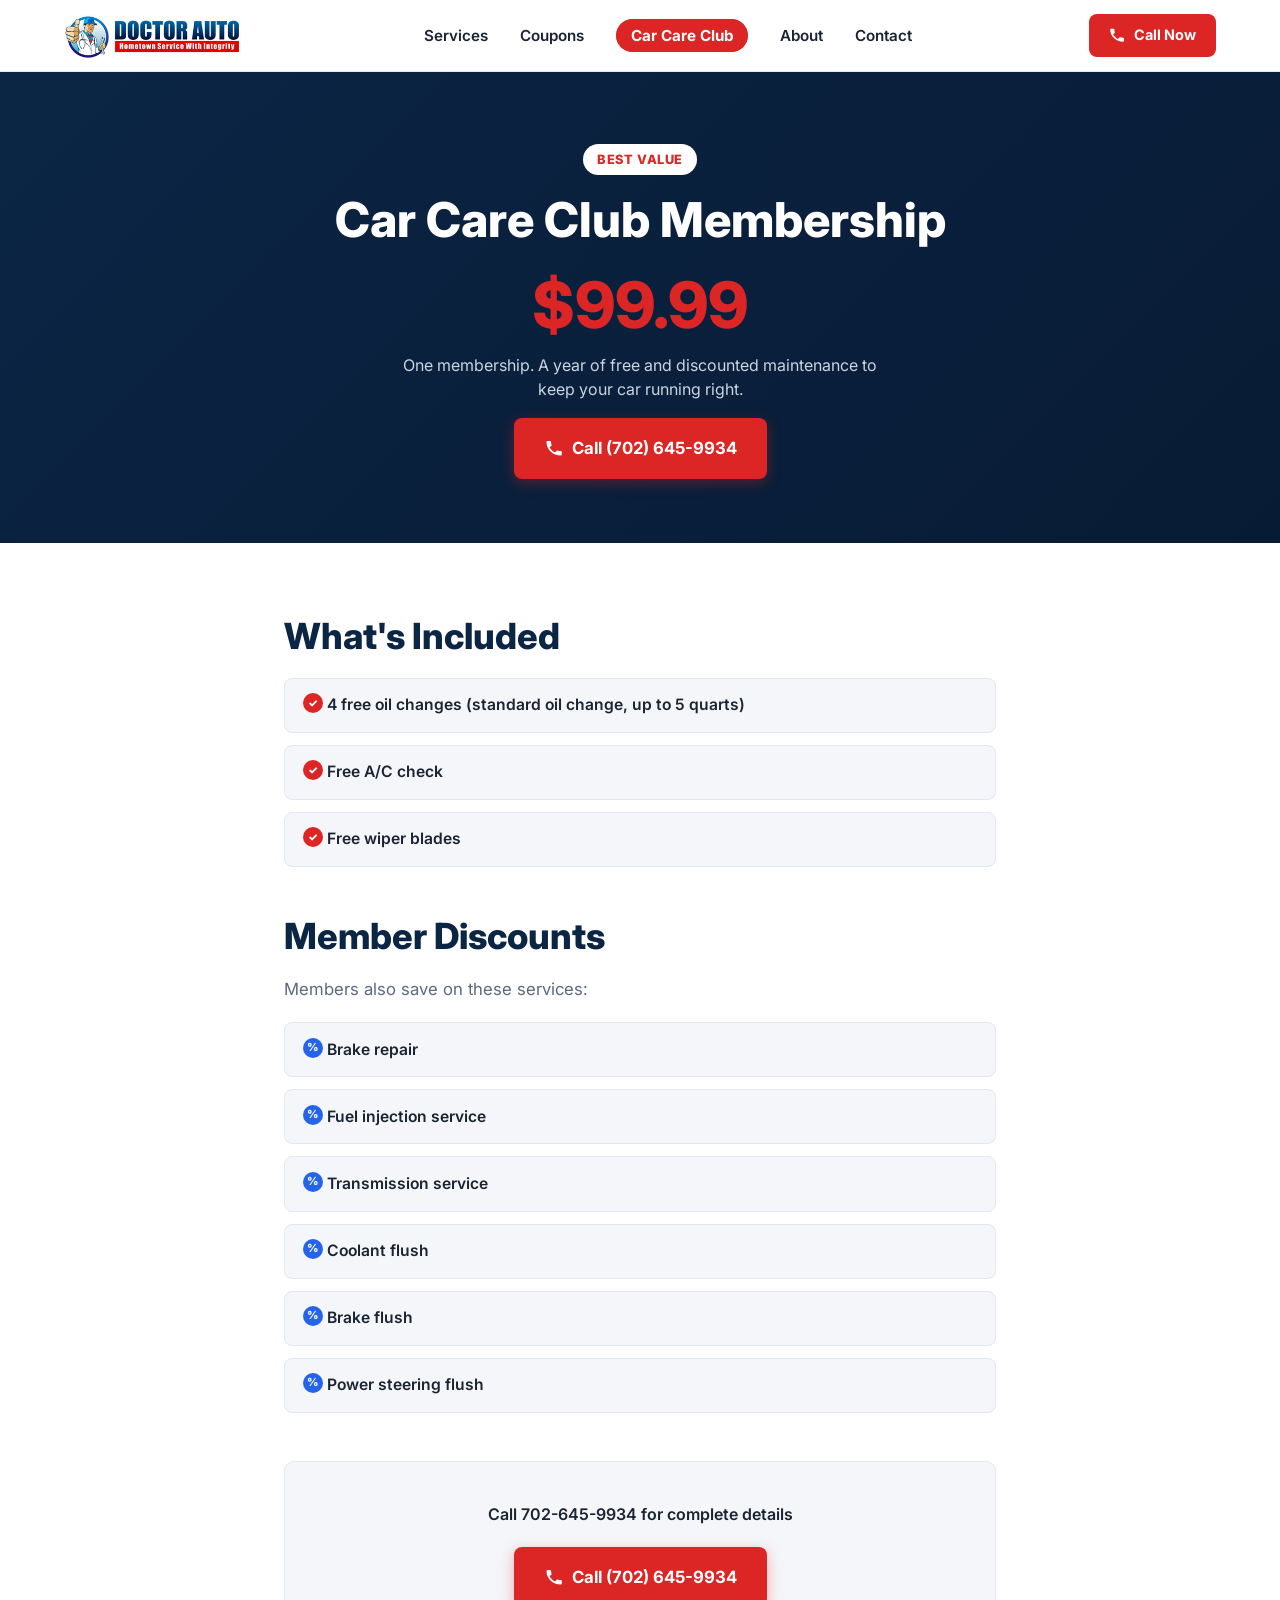
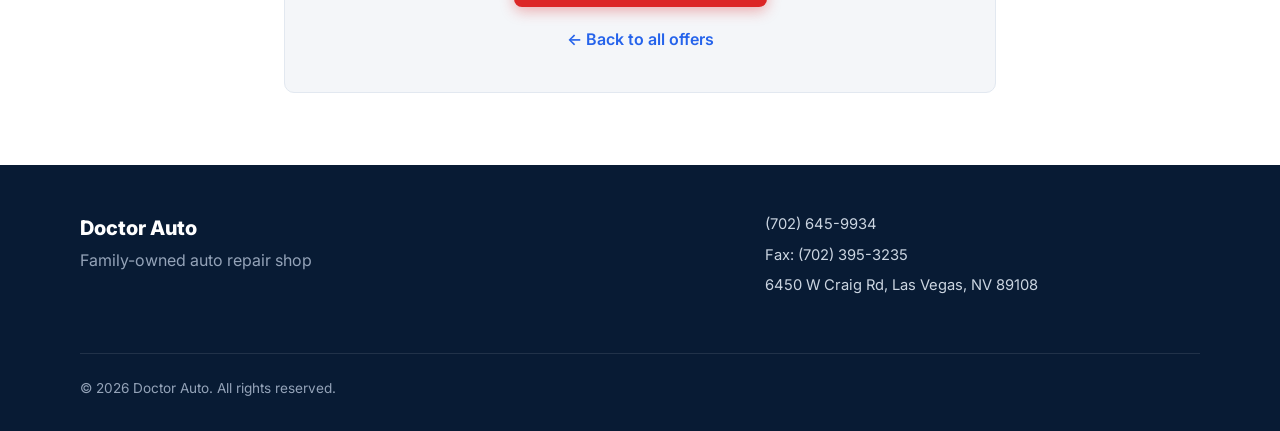
==== car-care-club.html @ 476d2a4f "Initial commit: Doctor Auto marketing site Single-page site with homepage, Car Care Club page, and F" ====
<!DOCTYPE html>
<html lang="en">
<head>
<meta charset="UTF-8">
<meta name="viewport" content="width=device-width, initial-scale=1.0">
<title>Car Care Club Membership | Doctor Auto | Las Vegas, NV</title>
<meta name="description" content="Join the Doctor Auto Car Care Club for $99.99: 4 free oil changes, a free A/C check, free wiper blades, and discounts on brake, transmission, coolant, and power steering service in Las Vegas, NV.">
<meta name="theme-color" content="#0b2545">
<link rel="preconnect" href="https://fonts.googleapis.com">
<link rel="preconnect" href="https://fonts.gstatic.com" crossorigin>
<link href="https://fonts.googleapis.com/css2?family=Inter:wght@400;500;600;700;800&display=swap" rel="stylesheet">
<link rel="stylesheet" href="styles.css">
</head>
<body>

<a class="skip-link" href="#main">Skip to content</a>

<header class="site-header" id="site-header">
  <div class="header-inner">
    <a href="index.html" class="logo" aria-label="Doctor Auto home">
      <img src="assets/logo.png" alt="Doctor Auto - Hometown Service With Integrity" class="logo-img" width="350" height="84">
    </a>

    <nav class="main-nav" id="main-nav" aria-label="Primary">
      <ul>
        <li><a href="index.html#services">Services</a></li>
        <li><a href="index.html#coupons">Coupons</a></li>
        <li><a href="car-care-club.html" class="nav-highlight nav-current" aria-current="page">Car Care Club</a></li>
        <li><a href="index.html#about">About</a></li>
        <li><a href="index.html#contact">Contact</a></li>
      </ul>
    </nav>

    <div class="header-actions">
      <a class="btn btn-call" href="tel:+17026459934" aria-label="Call Doctor Auto now at (702) 645-9934">
        <svg aria-hidden="true" width="18" height="18" viewBox="0 0 24 24" fill="none"><path d="M6.6 10.8c1.4 2.8 3.8 5.2 6.6 6.6l2.2-2.2c.3-.3.7-.4 1.1-.3 1.2.4 2.5.6 3.8.6.6 0 1 .4 1 1V20c0 .6-.4 1-1 1C10.4 21 3 13.6 3 4.7c0-.6.4-1 1-1h3.5c.6 0 1 .4 1 1 0 1.3.2 2.6.6 3.8.1.4 0 .8-.3 1.1L6.6 10.8z" fill="currentColor"/></svg>
        <span>Call Now</span>
      </a>
      <button class="menu-toggle" id="menu-toggle" aria-label="Toggle navigation menu" aria-expanded="false" aria-controls="main-nav">
        <span></span><span></span><span></span>
      </button>
    </div>
  </div>
</header>

<main id="main">

  <!-- CLUB HERO -->
  <section class="club-hero">
    <div class="club-hero-inner">
      <span class="promo-badge">Best Value</span>
      <h1>Car Care Club Membership</h1>
      <p class="club-hero-price">$99.99</p>
      <p class="club-hero-sub">One membership. A year of free and discounted maintenance to keep your car running right.</p>
      <a class="btn btn-primary btn-lg" href="tel:+17026459934">
        <svg aria-hidden="true" width="20" height="20" viewBox="0 0 24 24" fill="none"><path d="M6.6 10.8c1.4 2.8 3.8 5.2 6.6 6.6l2.2-2.2c.3-.3.7-.4 1.1-.3 1.2.4 2.5.6 3.8.6.6 0 1 .4 1 1V20c0 .6-.4 1-1 1C10.4 21 3 13.6 3 4.7c0-.6.4-1 1-1h3.5c.6 0 1 .4 1 1 0 1.3.2 2.6.6 3.8.1.4 0 .8-.3 1.1L6.6 10.8z" fill="currentColor"/></svg>
        Call (702) 645-9934
      </a>
    </div>
  </section>

  <!-- CLUB DETAILS -->
  <section class="club-details">
    <div class="section-inner club-details-inner">

      <div class="club-block">
        <h2>What's Included</h2>
        <ul class="club-list club-list-check">
          <li>4 free oil changes (standard oil change, up to 5 quarts)</li>
          <li>Free A/C check</li>
          <li>Free wiper blades</li>
        </ul>
      </div>

      <div class="club-block">
        <h2>Member Discounts</h2>
        <p class="section-lead">Members also save on these services:</p>
        <ul class="club-list club-list-discount">
          <li>Brake repair</li>
          <li>Fuel injection service</li>
          <li>Transmission service</li>
          <li>Coolant flush</li>
          <li>Brake flush</li>
          <li>Power steering flush</li>
        </ul>
      </div>

      <div class="club-cta">
        <p class="club-cta-text">Call 702-645-9934 for complete details</p>
        <a class="btn btn-primary btn-lg" href="tel:+17026459934">
          <svg aria-hidden="true" width="20" height="20" viewBox="0 0 24 24" fill="none"><path d="M6.6 10.8c1.4 2.8 3.8 5.2 6.6 6.6l2.2-2.2c.3-.3.7-.4 1.1-.3 1.2.4 2.5.6 3.8.6.6 0 1 .4 1 1V20c0 .6-.4 1-1 1C10.4 21 3 13.6 3 4.7c0-.6.4-1 1-1h3.5c.6 0 1 .4 1 1 0 1.3.2 2.6.6 3.8.1.4 0 .8-.3 1.1L6.6 10.8z" fill="currentColor"/></svg>
          Call (702) 645-9934
        </a>
        <a class="club-back-link" href="index.html#coupons">&larr; Back to all offers</a>
      </div>

    </div>
  </section>

</main>

<footer class="site-footer">
  <div class="footer-inner">
    <div class="footer-brand">
      <span class="logo-text">Doctor Auto</span>
      <p>Family-owned auto repair shop</p>
    </div>
    <ul class="footer-contact">
      <li><a href="tel:+17026459934">(702) 645-9934</a></li>
      <li>Fax: (702) 395-3235</li>
      <li><a href="https://maps.google.com/?q=6450+W+Craig+Rd,+Las+Vegas,+NV+89108" target="_blank" rel="noopener noreferrer">6450 W Craig Rd, Las Vegas, NV 89108</a></li>
    </ul>
    <p class="footer-copy">&copy; <span id="year"></span> Doctor Auto. All rights reserved.</p>
  </div>
</footer>

<script src="script.js"></script>
</body>
</html>
---- styles.css ----
/* ---------- Reset & base ---------- */
*, *::before, *::after { box-sizing: border-box; }
html, body { margin: 0; padding: 0; }
img { max-width: 100%; display: block; }
ul { list-style: none; margin: 0; padding: 0; }
a { text-decoration: none; color: inherit; }

:root {
  --navy: #0b2545;
  --navy-dark: #081b34;
  --blue: #2563eb;
  --red: #dc2626;
  --red-dark: #b91c1c;
  --bg: #ffffff;
  --bg-alt: #f4f6f9;
  --text: #1a2433;
  --text-muted: #5a6a80;
  --border: #e2e8f0;
  --radius: 10px;
  --shadow: 0 4px 16px rgba(11, 37, 69, 0.08);
  --header-h: 72px;
}

body {
  font-family: 'Inter', -apple-system, BlinkMacSystemFont, 'Segoe UI', Roboto, sans-serif;
  color: var(--text);
  background: var(--bg);
  line-height: 1.55;
  -webkit-font-smoothing: antialiased;
}

h1, h2, h3 { font-weight: 800; color: var(--navy); line-height: 1.2; margin: 0 0 0.5em; }
h1 { font-size: clamp(2rem, 4.5vw, 3rem); }
h2 { font-size: clamp(1.6rem, 3.5vw, 2.25rem); }
h3 { font-size: 1.15rem; }
p { margin: 0 0 1em; color: var(--text-muted); }

.section-inner { max-width: 1120px; margin: 0 auto; padding: 4.5rem 1.5rem; }
.section-lead { max-width: 640px; font-size: 1.05rem; }

.skip-link {
  position: absolute; left: -999px; top: 0;
  background: var(--navy); color: #fff; padding: 0.75rem 1.25rem;
  z-index: 200; border-radius: 0 0 8px 0;
}
.skip-link:focus { left: 0; }

/* ---------- Buttons ---------- */
.btn {
  display: inline-flex; align-items: center; justify-content: center; gap: 0.5rem;
  font-weight: 700; font-size: 0.95rem; padding: 0.7rem 1.3rem;
  border-radius: 8px; border: 2px solid transparent; cursor: pointer;
  transition: transform 0.15s ease, box-shadow 0.15s ease, background-color 0.15s ease;
  white-space: nowrap;
}
.btn:hover { transform: translateY(-1px); }
.btn-lg { padding: 0.95rem 1.75rem; font-size: 1.05rem; }
.btn-primary { background: var(--red); color: #fff; box-shadow: 0 4px 14px rgba(220, 38, 38, 0.35); }
.btn-primary:hover { background: var(--red-dark); }
.btn-outline { background: transparent; color: var(--navy); border-color: var(--navy); }
.btn-outline:hover { background: var(--navy); color: #fff; }
.btn-call { background: var(--red); color: #fff; padding: 0.55rem 1.1rem; font-size: 0.9rem; }
.btn-call:hover { background: var(--red-dark); }

/* ---------- Header ---------- */
.site-header {
  position: sticky; top: 0; z-index: 100;
  background: rgba(255, 255, 255, 0.97);
  backdrop-filter: blur(6px);
  border-bottom: 1px solid var(--border);
  height: var(--header-h);
}
.header-inner {
  max-width: 1200px; margin: 0 auto; height: 100%;
  display: flex; align-items: center; justify-content: space-between;
  padding: 0 1.5rem;
}
.logo { display: flex; align-items: center; gap: 0.6rem; }
.logo-text { font-weight: 800; font-size: 1.25rem; color: var(--navy); }
.logo-img { height: 44px; width: auto; }

.main-nav ul { display: flex; gap: 2rem; }
.main-nav a {
  font-weight: 600; font-size: 0.95rem; color: var(--text);
  padding: 0.5rem 0; border-bottom: 2px solid transparent;
  transition: color 0.15s ease, border-color 0.15s ease;
}
.main-nav a:hover { color: var(--red); border-color: var(--red); }
.main-nav a.nav-highlight {
  color: var(--red); font-weight: 700;
  background: #fef2f2; border: 1px solid #fecaca;
  padding: 0.4rem 0.85rem; border-radius: 999px;
}
.main-nav a.nav-highlight:hover { background: var(--red); color: #fff; border-color: var(--red); }
.main-nav a.nav-current { background: var(--red); color: #fff; border-color: var(--red); }

.header-actions { display: flex; align-items: center; gap: 1rem; }

.menu-toggle {
  display: none; flex-direction: column; justify-content: center; gap: 5px;
  width: 40px; height: 40px; background: none; border: none; cursor: pointer;
  padding: 0;
}
.menu-toggle span {
  display: block; width: 24px; height: 2.5px; background: var(--navy);
  border-radius: 2px; transition: transform 0.2s ease, opacity 0.2s ease;
}
.menu-toggle[aria-expanded="true"] span:nth-child(1) { transform: translateY(7.5px) rotate(45deg); }
.menu-toggle[aria-expanded="true"] span:nth-child(2) { opacity: 0; }
.menu-toggle[aria-expanded="true"] span:nth-child(3) { transform: translateY(-7.5px) rotate(-45deg); }

/* ---------- Hero ---------- */
.hero {
  background: linear-gradient(135deg, var(--navy) 0%, var(--navy-dark) 100%);
  color: #fff;
  padding: 4rem 1.5rem;
}
.hero-inner {
  max-width: 1120px; margin: 0 auto;
  display: grid; grid-template-columns: 1.4fr 1fr; gap: 3rem; align-items: center;
}
.hero h1 { color: #fff; }
.hero-sub { color: #cbd5e1; font-size: 1.1rem; max-width: 42ch; }
.hero-cta { display: flex; flex-wrap: wrap; gap: 1rem; margin-top: 1.5rem; }

.hours-card {
  background: #fff; color: var(--text);
  border-radius: var(--radius); padding: 1.75rem;
  box-shadow: var(--shadow);
}
.hours-card h2 { font-size: 1.1rem; margin-bottom: 1rem; }
.hours-row {
  display: flex; justify-content: space-between; gap: 1rem;
  padding: 0.4rem 0; border-bottom: 1px solid var(--border);
  font-size: 0.92rem;
}
.hours-row:last-of-type { border-bottom: none; }
.hours-row dt { font-weight: 700; color: var(--navy); }
.hours-row dd { margin: 0; text-align: right; color: var(--text-muted); }
.hours-address {
  display: block; margin-top: 1rem; font-weight: 600; color: var(--blue);
  font-size: 0.9rem;
}
.hours-address:hover { text-decoration: underline; }

/* ---------- Trust bar ---------- */
.trust-bar { background: var(--bg-alt); border-bottom: 1px solid var(--border); }
.trust-inner {
  max-width: 1120px; margin: 0 auto; padding: 1.5rem;
  display: flex; flex-wrap: wrap; justify-content: center; align-items: center; gap: 1.5rem 2.5rem;
}
.trust-logo {
  height: 48px; width: auto; object-fit: contain;
}

/* ---------- Services ---------- */
.services { background: var(--bg); }
.services-grid {
  display: grid; grid-template-columns: repeat(4, 1fr); gap: 1.5rem; margin-top: 2.5rem;
}
.service-card {
  background: var(--bg-alt); border: 1px solid var(--border);
  border-radius: var(--radius); padding: 1.75rem;
  transition: transform 0.15s ease, box-shadow 0.15s ease;
}
.service-card:hover { transform: translateY(-3px); box-shadow: var(--shadow); }
.service-icon {
  display: inline-flex; align-items: center; justify-content: center;
  width: 52px; height: 52px; border-radius: 10px;
  background: #fff; border: 1px solid var(--border); margin-bottom: 1rem;
}
.service-card h3 { margin-bottom: 0.4rem; }
.service-card p { margin: 0; font-size: 0.92rem; }

/* ---------- Promo ---------- */
.promo {
  background: linear-gradient(135deg, var(--navy) 0%, var(--navy-dark) 100%);
  color: #fff; text-align: center;
}
.promo-inner { max-width: 1000px; margin: 0 auto; padding: 4.5rem 1.5rem; }
.promo h2 { color: #fff; margin-bottom: 2.5rem; }

.promo-grid {
  display: grid; grid-template-columns: 1fr 1fr; gap: 2rem; align-items: start;
  text-align: left;
}
.promo-card {
  background: #fff; color: var(--text);
  border-radius: var(--radius); padding: 2.25rem;
  box-shadow: var(--shadow);
}
.promo-card h3 { margin-bottom: 0.5rem; }
.promo-card .promo-amount {
  font-size: clamp(2.25rem, 5vw, 3rem); font-weight: 800; color: var(--red);
  margin: 0.15rem 0 0.6rem; line-height: 1;
}
.promo-card .promo-detail { color: var(--text-muted); margin-bottom: 1.75rem; }

.promo-card-featured {
  position: relative;
  border: 2px solid var(--red);
  box-shadow: 0 8px 28px rgba(220, 38, 38, 0.28);
  transform: scale(1.04);
}
.promo-card-featured .promo-badge {
  position: absolute; top: -14px; left: 2.25rem;
}
.promo-card-actions { display: flex; flex-wrap: wrap; gap: 0.85rem; }

/* ---------- Car Care Club page ---------- */
.promo-badge {
  display: inline-block; background: #fff; color: var(--red);
  font-weight: 800; font-size: 0.8rem; letter-spacing: 0.04em; text-transform: uppercase;
  padding: 0.35rem 0.9rem; border-radius: 999px; margin-bottom: 1rem;
}
.club-hero {
  background: linear-gradient(135deg, var(--navy) 0%, var(--navy-dark) 100%);
  color: #fff; text-align: center;
}
.club-hero-inner { max-width: 700px; margin: 0 auto; padding: 4.5rem 1.5rem 4rem; }
.club-hero h1 { color: #fff; }
.club-hero-price { font-size: clamp(2.75rem, 8vw, 4rem); font-weight: 800; margin: 0.25rem 0 1rem; color: var(--red); line-height: 1; }
.club-hero-sub { color: #cbd5e1; max-width: 48ch; margin-left: auto; margin-right: auto; }
.club-hero-phone {
  display: block; margin-top: 0.75rem;
  font-size: clamp(1.5rem, 4vw, 2rem); font-weight: 800; color: #fff;
}
.club-hero-phone:hover { color: var(--red); }

.club-details { background: var(--bg); }
.club-details-inner { max-width: 760px; }
.club-block { margin-bottom: 3rem; }
.club-list { display: flex; flex-direction: column; gap: 0.75rem; margin-top: 1.25rem; }
.club-list li {
  font-weight: 600; color: var(--text); background: var(--bg-alt);
  border: 1px solid var(--border); border-radius: 8px;
  padding: 0.9rem 1.1rem 0.9rem 2.6rem; position: relative; font-size: 0.98rem;
}
.club-list-check li::before {
  content: "\2713"; position: absolute; left: 1.1rem; top: 0.9rem;
  color: #fff; background: var(--red); width: 20px; height: 20px; border-radius: 50%;
  display: flex; align-items: center; justify-content: center; font-size: 0.7rem; font-weight: 800;
}
.club-list-discount li::before {
  content: "%"; position: absolute; left: 1.1rem; top: 0.9rem;
  color: #fff; background: var(--blue); width: 20px; height: 20px; border-radius: 50%;
  display: flex; align-items: center; justify-content: center; font-size: 0.7rem; font-weight: 800;
}
.club-cta {
  text-align: center; background: var(--bg-alt); border: 1px solid var(--border);
  border-radius: var(--radius); padding: 2.5rem 1.5rem;
}
.club-cta-text { font-weight: 600; color: var(--text); margin-bottom: 1.25rem; }
.club-back-link { display: block; margin-top: 1.25rem; font-weight: 600; color: var(--blue); }
.club-back-link:hover { text-decoration: underline; }
.club-back-link-wrap { text-align: center; }

/* ---------- About ---------- */
.about { background: var(--bg-alt); }
.about-inner { max-width: 780px; }
.warranty-callout {
  background: #fff; border-left: 4px solid var(--red);
  border-radius: 8px; padding: 1.25rem 1.5rem; margin: 1.5rem 0;
  box-shadow: var(--shadow);
}
.warranty-callout h3 { margin-bottom: 0.4rem; }
.warranty-callout p { margin: 0; color: var(--text); }
.credential-list { display: grid; grid-template-columns: 1fr 1fr; gap: 0.6rem 1.5rem; margin-top: 1.5rem; }
.credential-list li {
  font-weight: 600; color: var(--navy); padding-left: 1.5rem; position: relative; font-size: 0.95rem;
}
.credential-list li::before {
  content: "✓"; position: absolute; left: 0; color: var(--red); font-weight: 800;
}

/* ---------- Contact ---------- */
.contact { background: var(--bg); }
.contact-grid {
  display: grid; grid-template-columns: 1fr 1fr; gap: 2.5rem; align-items: stretch;
  margin-top: 2rem;
}
.contact-info { display: flex; flex-direction: column; justify-content: space-between; }
.contact-list { display: flex; flex-direction: column; gap: 1.1rem; margin-bottom: 1.75rem; }
.contact-label { display: block; font-size: 0.8rem; font-weight: 700; text-transform: uppercase; letter-spacing: 0.05em; color: var(--text-muted); margin-bottom: 0.15rem; }
.contact-list a { color: var(--blue); font-weight: 600; }
.contact-list a:hover { text-decoration: underline; }
.contact-list span:not(.contact-label) { font-weight: 600; color: var(--text); }
.contact-info > .btn { align-self: flex-start; }
.contact-cta-row { display: flex; flex-wrap: wrap; gap: 1rem; }

.social-links { display: flex; flex-direction: column; gap: 0.6rem; margin-bottom: 2rem; }
.social-links a {
  display: inline-flex; align-items: center; gap: 0.6rem;
  font-weight: 600; font-size: 0.95rem; color: var(--navy);
  background: var(--bg-alt); border: 1px solid var(--border);
  padding: 0.65rem 1rem; border-radius: 8px; width: fit-content;
  transition: background-color 0.15s ease, border-color 0.15s ease, transform 0.15s ease;
}
.social-links a:hover { background: #fff; border-color: var(--blue); transform: translateY(-1px); }
.social-links svg { color: var(--red); flex-shrink: 0; }

.map-wrap {
  min-height: 320px; border-radius: var(--radius); overflow: hidden;
  box-shadow: var(--shadow); border: 1px solid var(--border);
}
.map-wrap iframe { width: 100%; height: 100%; min-height: 320px; }

.contact-form-wrap {
  max-width: 640px; margin: 3rem auto 0;
  background: var(--bg-alt); border: 1px solid var(--border);
  border-radius: var(--radius); padding: 2.25rem;
}
.contact-form-wrap h3 { margin-bottom: 1.5rem; }
.contact-form { display: flex; flex-direction: column; gap: 1.1rem; }
.form-row { display: flex; flex-direction: column; gap: 0.4rem; }
.form-row label { font-weight: 600; font-size: 0.9rem; color: var(--navy); }
.form-row input, .form-row textarea {
  font-family: inherit; font-size: 0.95rem; color: var(--text);
  background: #fff; border: 1px solid var(--border); border-radius: 8px;
  padding: 0.65rem 0.85rem; resize: vertical;
}
.form-row input:focus, .form-row textarea:focus {
  outline: none; border-color: var(--blue); box-shadow: 0 0 0 3px rgba(37, 99, 235, 0.15);
}
.contact-form .btn { align-self: flex-start; }

.form-honeypot {
  position: absolute; width: 1px; height: 1px; overflow: hidden;
  clip: rect(0 0 0 0); white-space: nowrap;
}

.form-status { margin: 0; font-weight: 600; font-size: 0.92rem; min-height: 1.2em; }
.form-status-pending { color: var(--text-muted); }
.form-status-success { color: #16a34a; }
.form-status-error { color: var(--red); }

/* ---------- Footer ---------- */
.site-footer { background: var(--navy-dark); color: #cbd5e1; padding: 3rem 1.5rem 2rem; }
.footer-inner {
  max-width: 1120px; margin: 0 auto;
  display: grid; grid-template-columns: 1.5fr 1fr; gap: 2rem;
}
.footer-brand .logo-text { color: #fff; }
.footer-brand p { color: #94a3b8; margin: 0.25rem 0 0; }
.footer-contact { display: flex; flex-direction: column; gap: 0.5rem; font-size: 0.92rem; }
.footer-contact a { color: #cbd5e1; }
.footer-contact a:hover { color: #fff; text-decoration: underline; }
.footer-copy {
  grid-column: 1 / -1; margin: 1.5rem 0 0; padding-top: 1.5rem;
  border-top: 1px solid rgba(255,255,255,0.1); font-size: 0.85rem; color: #94a3b8;
}

/* ---------- Responsive ---------- */
@media (max-width: 960px) {
  .services-grid { grid-template-columns: repeat(2, 1fr); }
  .hero-inner { grid-template-columns: 1fr; }
  .contact-grid { grid-template-columns: 1fr; }
  .footer-inner { grid-template-columns: 1fr; }
  .promo-grid { grid-template-columns: 1fr; max-width: 480px; margin: 0 auto; }
  .promo-card-featured { transform: none; order: -1; }
}

@media (max-width: 720px) {
  .main-nav {
    position: fixed; top: var(--header-h); left: 0; right: 0;
    background: #fff; border-bottom: 1px solid var(--border);
    max-height: 0; overflow: hidden; transition: max-height 0.25s ease;
    box-shadow: 0 8px 16px rgba(11,37,69,0.08);
  }
  .main-nav.open { max-height: 320px; }
  .main-nav ul { flex-direction: column; gap: 0; padding: 0.5rem 1.5rem 1rem; }
  .main-nav a { display: block; padding: 0.85rem 0; border-bottom: 1px solid var(--border); }
  .menu-toggle { display: flex; }
  .header-actions { gap: 0.5rem; }
  .btn-call span { display: none; }
  .btn-call { padding: 0.6rem; border-radius: 50%; }
  .btn-call svg { margin: 0; }
  .logo-img { height: 34px; }
}

@media (max-width: 600px) {
  .services-grid { grid-template-columns: 1fr; }
  .credential-list { grid-template-columns: 1fr; }
  .hero-cta { flex-direction: column; align-items: stretch; }
  .hero-cta .btn { text-align: center; }
  .section-inner { padding: 3rem 1.25rem; }
}
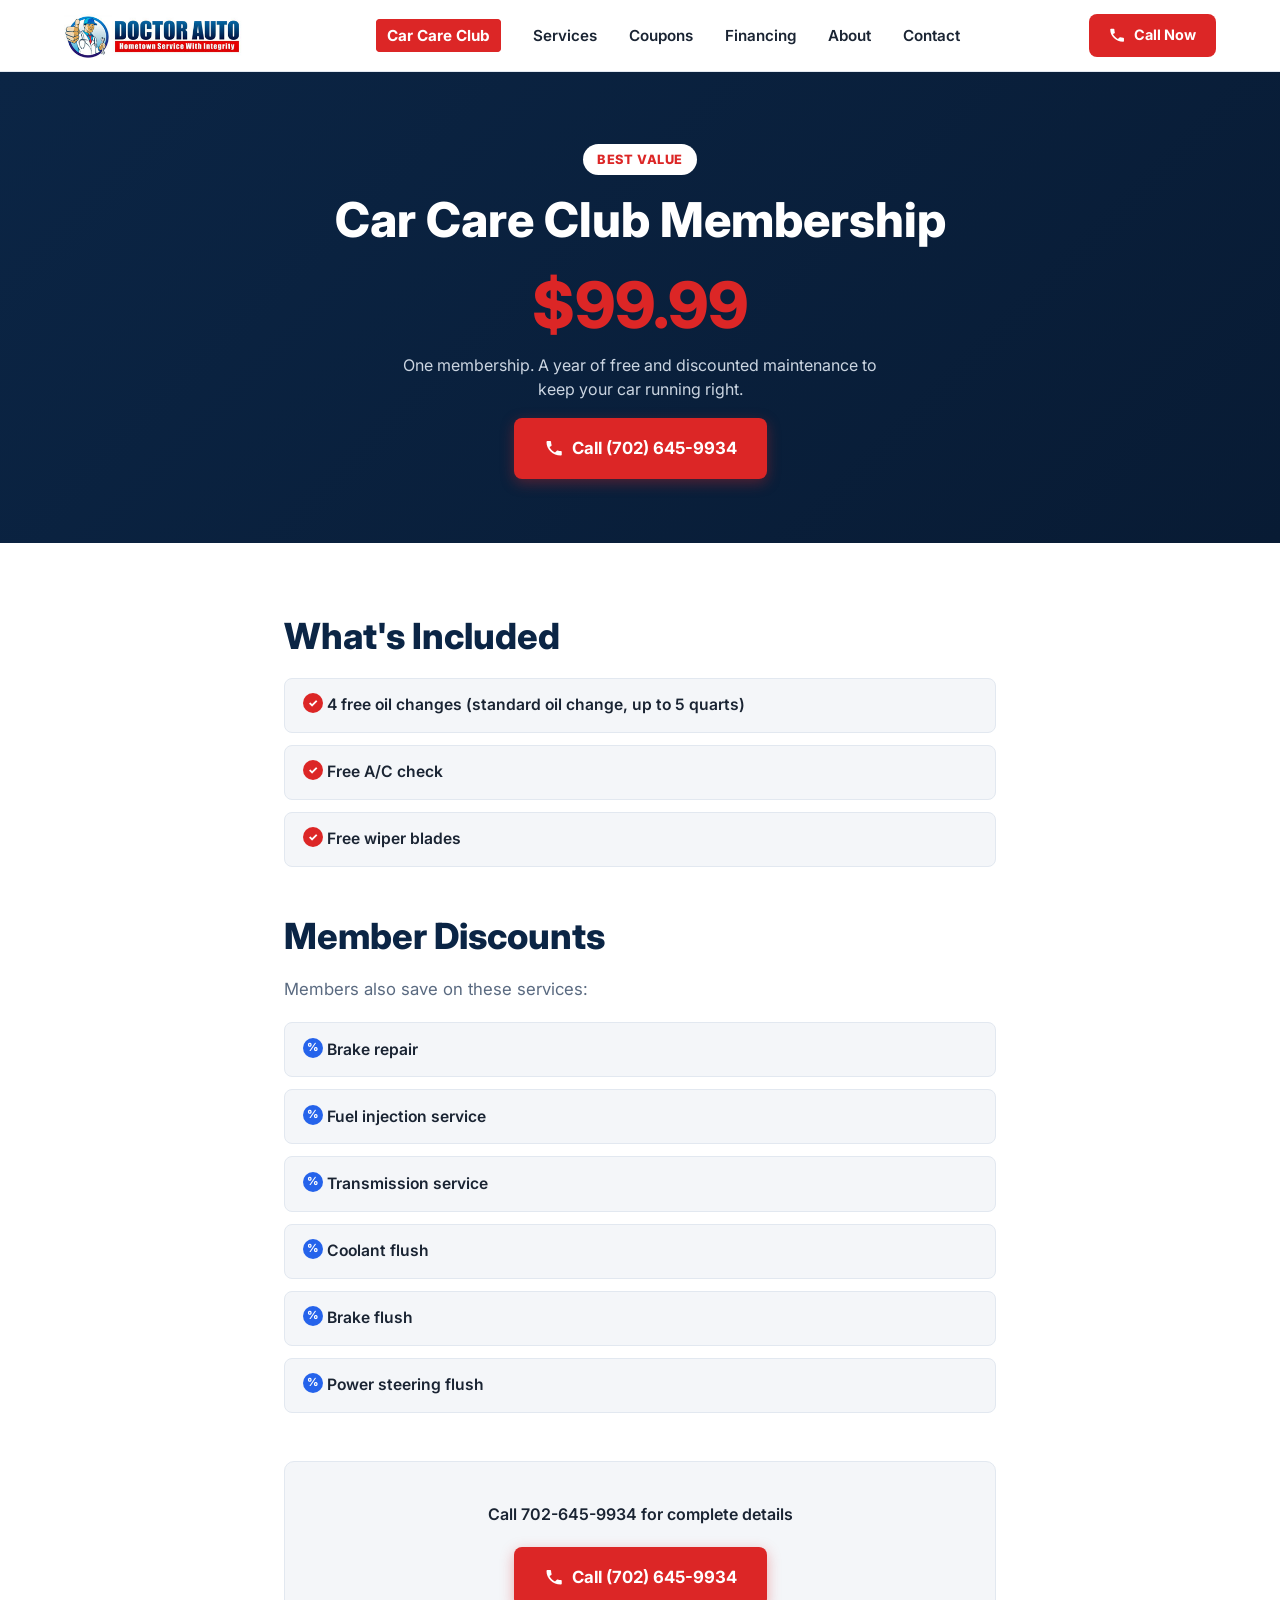
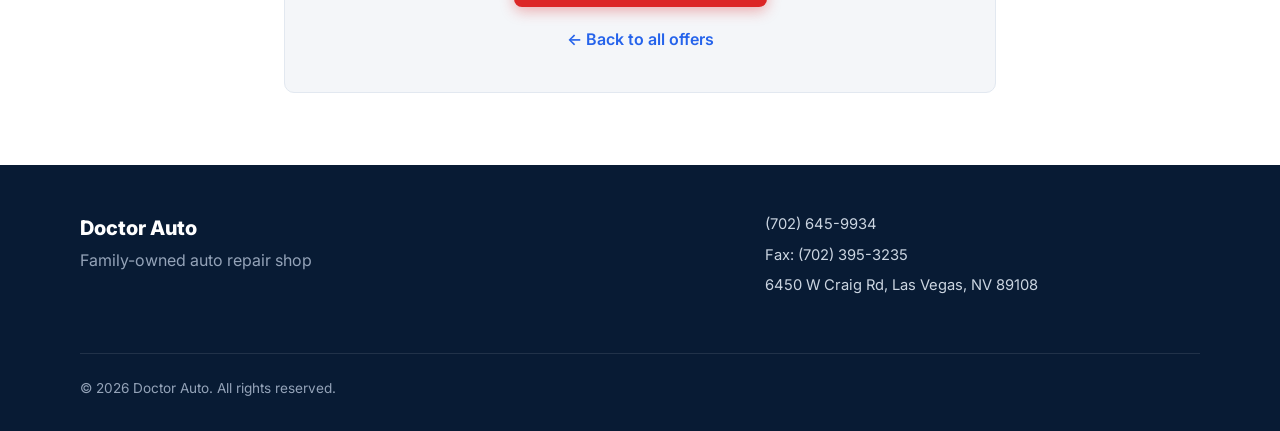
==== commit 8b731f14: "Update 1.0" ====
--- a/car-care-club.html
+++ b/car-care-club.html
@@ -23,9 +23,10 @@
 
     <nav class="main-nav" id="main-nav" aria-label="Primary">
       <ul>
+        <li><a href="car-care-club.html" class="nav-highlight nav-current" aria-current="page">Car Care Club</a></li>
         <li><a href="index.html#services">Services</a></li>
         <li><a href="index.html#coupons">Coupons</a></li>
-        <li><a href="car-care-club.html" class="nav-highlight nav-current" aria-current="page">Car Care Club</a></li>
+        <li><a href="financing.html">Financing</a></li>
         <li><a href="index.html#about">About</a></li>
         <li><a href="index.html#contact">Contact</a></li>
       </ul>
--- a/styles.css
+++ b/styles.css
@@ -59,6 +59,8 @@
 .btn-primary:hover { background: var(--red-dark); }
 .btn-outline { background: transparent; color: var(--navy); border-color: var(--navy); }
 .btn-outline:hover { background: var(--navy); color: #fff; }
+.btn-outline-light { background: transparent; color: #fff; border-color: #fff; }
+.btn-outline-light:hover { background: #fff; color: var(--navy); }
 .btn-call { background: var(--red); color: #fff; padding: 0.55rem 1.1rem; font-size: 0.9rem; }
 .btn-call:hover { background: var(--red-dark); }
 
@@ -92,7 +94,10 @@
   padding: 0.4rem 0.85rem; border-radius: 999px;
 }
 .main-nav a.nav-highlight:hover { background: var(--red); color: #fff; border-color: var(--red); }
-.main-nav a.nav-current { background: var(--red); color: #fff; border-color: var(--red); }
+.main-nav a.nav-current {
+  background: var(--red); color: #fff; border-color: var(--red);
+  padding-left: 0.6rem; padding-right: 0.6rem; border-radius: 4px;
+}
 
 .header-actions { display: flex; align-items: center; gap: 1rem; }
 
@@ -255,6 +260,33 @@
 .club-back-link:hover { text-decoration: underline; }
 .club-back-link-wrap { text-align: center; }
 
+/* ---------- Financing page ---------- */
+.finance-details-inner { max-width: 1000px; }
+.finance-grid { display: grid; grid-template-columns: 1fr 1fr; gap: 2rem; align-items: start; }
+.finance-card {
+  background: var(--bg-alt); border: 1px solid var(--border);
+  border-radius: var(--radius); padding: 2rem;
+}
+.finance-card-img { width: 220px; margin: 0 auto 1.5rem; border-radius: 8px; box-shadow: var(--shadow); }
+.finance-card h2 { text-align: center; }
+.finance-card-tagline { text-align: center; margin-bottom: 1.5rem; }
+.finance-card .club-list { margin-top: 0; margin-bottom: 1.5rem; }
+.finance-card .club-list li { background: #fff; }
+.finance-warranty-callout {
+  background: #fff; border-left: 4px solid var(--red);
+  border-radius: 8px; padding: 1rem 1.25rem; margin-bottom: 1.5rem;
+  font-size: 0.92rem; color: var(--text); font-weight: 500;
+}
+.finance-card-actions { display: flex; flex-wrap: wrap; gap: 0.85rem; margin-bottom: 1.5rem; }
+.finance-card-help {
+  background: #fff; border: 1px solid var(--border); border-radius: 8px;
+  padding: 1.1rem 1.25rem; margin-bottom: 1.25rem;
+}
+.finance-card-help h3 { font-size: 1rem; margin-bottom: 0.5rem; }
+.finance-card-help p { font-size: 0.88rem; margin-bottom: 0.4rem; }
+.finance-card-help p:last-child { margin-bottom: 0; }
+.finance-disclaimer { font-size: 0.78rem; color: var(--text-muted); margin: 0; }
+
 /* ---------- About ---------- */
 .about { background: var(--bg-alt); }
 .about-inner { max-width: 780px; }
@@ -358,6 +390,7 @@
   .footer-inner { grid-template-columns: 1fr; }
   .promo-grid { grid-template-columns: 1fr; max-width: 480px; margin: 0 auto; }
   .promo-card-featured { transform: none; order: -1; }
+  .finance-grid { grid-template-columns: 1fr; max-width: 480px; margin: 0 auto; }
 }
 
 @media (max-width: 720px) {
@@ -370,6 +403,15 @@
   .main-nav.open { max-height: 320px; }
   .main-nav ul { flex-direction: column; gap: 0; padding: 0.5rem 1.5rem 1rem; }
   .main-nav a { display: block; padding: 0.85rem 0; border-bottom: 1px solid var(--border); }
+  .main-nav a.nav-highlight {
+    border-radius: 0; border: none;
+    padding: 0.85rem 1.5rem; margin: 0 -1.5rem;
+    border-bottom: 1px solid var(--border);
+  }
+  .main-nav a.nav-current {
+    border-radius: 0; padding: 0.85rem 1.5rem; margin: 0 -1.5rem;
+    border-bottom: 1px solid var(--border);
+  }
   .menu-toggle { display: flex; }
   .header-actions { gap: 0.5rem; }
   .btn-call span { display: none; }
@@ -384,4 +426,13 @@
   .hero-cta { flex-direction: column; align-items: stretch; }
   .hero-cta .btn { text-align: center; }
   .section-inner { padding: 3rem 1.25rem; }
-}
+
+  .hero { padding: 2rem 1.25rem 2.5rem; }
+  .hero-inner { gap: 1.5rem; }
+  .hero h1 { font-size: 1.5rem; line-height: 1.3; margin-bottom: 0.5rem; }
+  .hero-sub { font-size: 0.92rem; margin-bottom: 0.5rem; }
+  .hero-cta { margin-top: 1rem; gap: 0.6rem; }
+  .hours-card { padding: 1.25rem; }
+  .hours-card h2 { font-size: 1rem; margin-bottom: 0.6rem; }
+  .hours-row { padding: 0.3rem 0; font-size: 0.85rem; }
+}
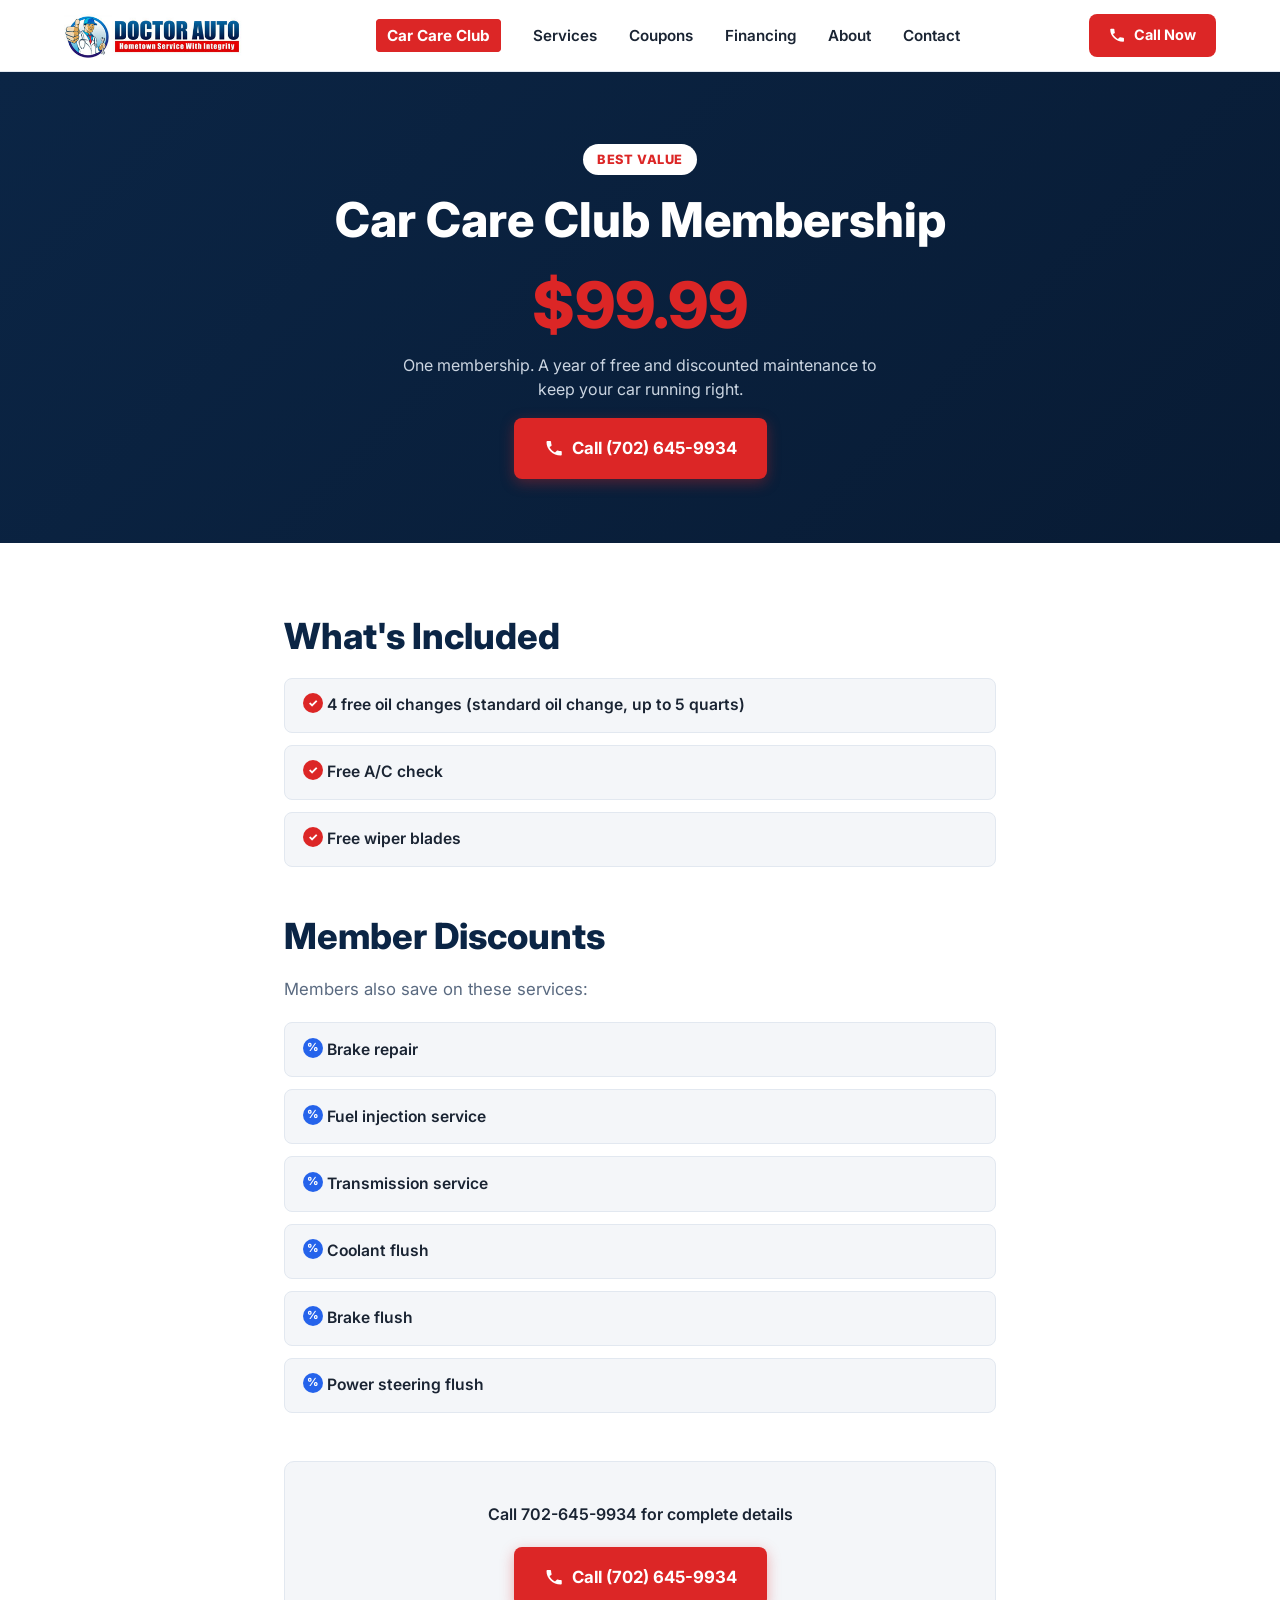
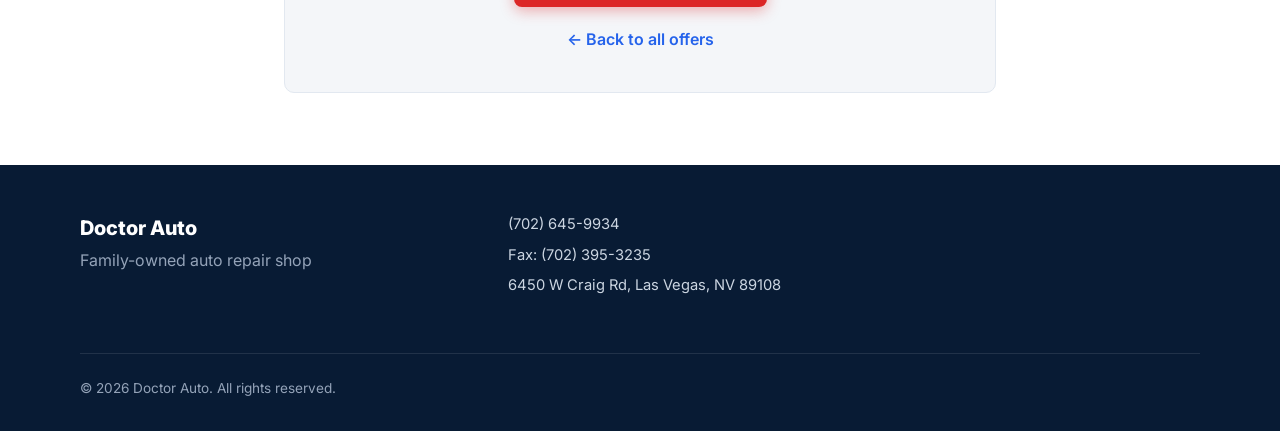
==== commit 8f5b1960: "Update 1.6" ====
--- a/car-care-club.html
+++ b/car-care-club.html
@@ -9,6 +9,10 @@
 <link rel="preconnect" href="https://fonts.googleapis.com">
 <link rel="preconnect" href="https://fonts.gstatic.com" crossorigin>
 <link href="https://fonts.googleapis.com/css2?family=Inter:wght@400;500;600;700;800&display=swap" rel="stylesheet">
+<link rel="icon" href="assets/favicon.ico" sizes="any">
+<link rel="icon" type="image/png" sizes="32x32" href="assets/favicon-32.png">
+<link rel="icon" type="image/png" sizes="16x16" href="assets/favicon-16.png">
+<link rel="apple-touch-icon" href="assets/favicon-180.png">
 <link rel="stylesheet" href="styles.css">
 </head>
 <body>
--- a/styles.css
+++ b/styles.css
@@ -102,9 +102,9 @@
 .header-actions { display: flex; align-items: center; gap: 1rem; }
 
 .menu-toggle {
-  display: none; flex-direction: column; justify-content: center; gap: 5px;
-  width: 40px; height: 40px; background: none; border: none; cursor: pointer;
-  padding: 0;
+  display: none; flex-direction: column; justify-content: center; align-items: center; gap: 5px;
+  width: 48px; height: 48px; background: none; border: none; cursor: pointer;
+  padding: 0; -webkit-tap-highlight-color: rgba(11, 37, 69, 0.15);
 }
 .menu-toggle span {
   display: block; width: 24px; height: 2.5px; background: var(--navy);
@@ -192,7 +192,7 @@
 .promo-card {
   background: #fff; color: var(--text);
   border-radius: var(--radius); padding: 2.25rem;
-  box-shadow: var(--shadow);
+  box-shadow: var(--shadow); min-width: 0;
 }
 .promo-card h3 { margin-bottom: 0.5rem; }
 .promo-card .promo-amount {
@@ -320,17 +320,6 @@
 .contact-info > .btn { align-self: flex-start; }
 .contact-cta-row { display: flex; flex-wrap: wrap; gap: 1rem; }
 
-.social-links { display: flex; flex-direction: column; gap: 0.6rem; margin-bottom: 2rem; }
-.social-links a {
-  display: inline-flex; align-items: center; gap: 0.6rem;
-  font-weight: 600; font-size: 0.95rem; color: var(--navy);
-  background: var(--bg-alt); border: 1px solid var(--border);
-  padding: 0.65rem 1rem; border-radius: 8px; width: fit-content;
-  transition: background-color 0.15s ease, border-color 0.15s ease, transform 0.15s ease;
-}
-.social-links a:hover { background: #fff; border-color: var(--blue); transform: translateY(-1px); }
-.social-links svg { color: var(--red); flex-shrink: 0; }
-
 .map-wrap {
   min-height: 320px; border-radius: var(--radius); overflow: hidden;
   box-shadow: var(--shadow); border: 1px solid var(--border);
@@ -370,13 +359,23 @@
 .site-footer { background: var(--navy-dark); color: #cbd5e1; padding: 3rem 1.5rem 2rem; }
 .footer-inner {
   max-width: 1120px; margin: 0 auto;
-  display: grid; grid-template-columns: 1.5fr 1fr; gap: 2rem;
+  display: grid; grid-template-columns: 1.2fr 1fr 1fr; gap: 2rem;
 }
 .footer-brand .logo-text { color: #fff; }
 .footer-brand p { color: #94a3b8; margin: 0.25rem 0 0; }
 .footer-contact { display: flex; flex-direction: column; gap: 0.5rem; font-size: 0.92rem; }
 .footer-contact a { color: #cbd5e1; }
 .footer-contact a:hover { color: #fff; text-decoration: underline; }
+.footer-social { display: flex; flex-direction: column; gap: 0.6rem; align-items: flex-start; }
+.footer-social a {
+  display: inline-flex; align-items: center; gap: 0.5rem;
+  font-size: 0.9rem; font-weight: 600; color: #cbd5e1;
+  border: 1px solid rgba(255,255,255,0.15); border-radius: 8px;
+  padding: 0.5rem 0.85rem;
+  transition: color 0.15s ease, border-color 0.15s ease;
+}
+.footer-social a:hover { color: #fff; border-color: #fff; }
+.footer-social svg { color: var(--red); flex-shrink: 0; }
 .footer-copy {
   grid-column: 1 / -1; margin: 1.5rem 0 0; padding-top: 1.5rem;
   border-top: 1px solid rgba(255,255,255,0.1); font-size: 0.85rem; color: #94a3b8;
@@ -413,9 +412,9 @@
     border-bottom: 1px solid var(--border);
   }
   .menu-toggle { display: flex; }
-  .header-actions { gap: 0.5rem; }
+  .header-actions { gap: 0.75rem; }
   .btn-call span { display: none; }
-  .btn-call { padding: 0.6rem; border-radius: 50%; }
+  .btn-call { width: 44px; height: 44px; padding: 0; border-radius: 50%; display: inline-flex; align-items: center; justify-content: center; }
   .btn-call svg { margin: 0; }
   .logo-img { height: 34px; }
 }
@@ -435,4 +434,8 @@
   .hours-card { padding: 1.25rem; }
   .hours-card h2 { font-size: 1rem; margin-bottom: 0.6rem; }
   .hours-row { padding: 0.3rem 0; font-size: 0.85rem; }
-}
+
+  .promo-inner { padding: 3rem 1.25rem; }
+  .promo-card { padding: 1.5rem; }
+  .promo-card .btn { white-space: normal; text-align: center; }
+}
